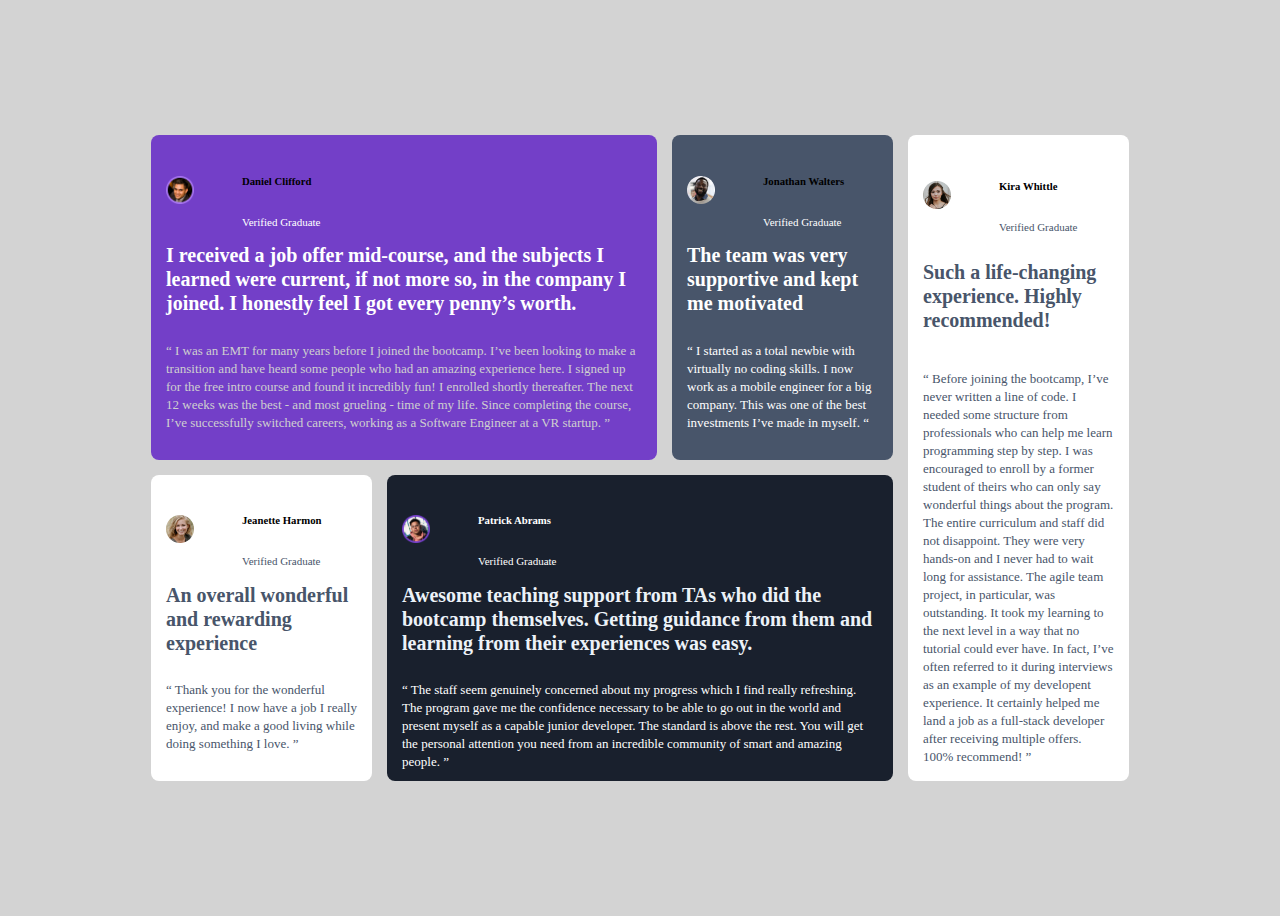
==== index.html @ 28756932 "html" ====
<!DOCTYPE html>
<html lang="en">
  <head>
    <meta charset="UTF-8" />
    <meta name="viewport" content="width=device-width, initial-scale=1.0" />
    <link rel="stylesheet" href="style.css" />
    <title>Document</title>
  </head>
  <body>
    <div class="container">
      <div class="boxviol">
        <div class="boxspace">
          <div class="boxhed">
            <img src="./images/deniel.png" alt="deniel" class="img" />
          </div>
          <div class="child_div">
            <h6 class="name">Daniel Clifford</h6>
            <span class="status colorw"> Verified Graduate</span>
          </div>
        </div>

        <h1 class="heading">
          I received a job offer mid-course, and the subjects I learned were
          current, if not more so, in the company I joined. I honestly feel I
          got every penny’s worth.
        </h1>
        <p class="about">
          “ I was an EMT for many years before I joined the bootcamp. I’ve been
          looking to make a transition and have heard some people who had an
          amazing experience here. I signed up for the free intro course and
          found it incredibly fun! I enrolled shortly thereafter. The next 12
          weeks was the best - and most grueling - time of my life. Since
          completing the course, I’ve successfully switched careers, working as
          a Software Engineer at a VR startup. ”
        </p>
      </div>

      <div class="boxgray">
        <div class="boxspace">
          <div class="boxhed">
            <img src="./images/jon.png" alt="jon" class="img" />
          </div>
          <div class="child_div">
            <h6 class="name">Jonathan Walters</h6>
            <span class="status colorw"> Verified Graduate</span>
          </div>
        </div>
        <h1 class="heading2">
          The team was very supportive and kept me motivated
        </h1>
        <p class="about2">
          “ I started as a total newbie with virtually no coding skills. I now
          work as a mobile engineer for a big company. This was one of the best
          investments I’ve made in myself. “
        </p>
      </div>
      <div class="boxwhite">
        <div class="boxspace">
          <div class="boxhed">
            <img src="./images/jen.png" alt="jen" class="img" />
          </div>
          <div class="child_div">
            <h6 class="name">Jeanette Harmon</h6>
            <span class="status colorg"> Verified Graduate</span>
          </div>
        </div>

        <h1 class="heading3">An overall wonderful and rewarding experience</h1>
        <p class="about3">
          “ Thank you for the wonderful experience! I now have a job I really
          enjoy, and make a good living while doing something I love. ”
        </p>
      </div>
      <div class="boxblack">
        <div class="boxspace">
          <div class="boxhed">
            <img src="./images/patric.png" alt="patric" class="img" />
          </div>
          <div class="child_div">
            <h6 class="name" id="color">Patrick Abrams</h6>
            <span class="status colorw"> Verified Graduate</span>
          </div>
        </div>

        <h1 class="heading4">
          Awesome teaching support from TAs who did the bootcamp themselves.
          Getting guidance from them and learning from their experiences was
          easy.
        </h1>
        <p class="about4">
          “ The staff seem genuinely concerned about my progress which I find
          really refreshing. The program gave me the confidence necessary to be
          able to go out in the world and present myself as a capable junior
          developer. The standard is above the rest. You will get the personal
          attention you need from an incredible community of smart and amazing
          people. ”
        </p>
      </div>
      <div class="boxlarge">
        <div class="boxspace">
          <div class="boxhed">
            <img src="./images/kira.png" alt="kira" class="img" />
          </div>
          <div class="child_div">
            <h6 class="name">Kira Whittle</h6>
            <span class="status colorg"> Verified Graduate</span>
          </div>
        </div>

        <h1 class="heading5">
          Such a life-changing experience. Highly recommended!
        </h1>
        <p class="about5">
          “ Before joining the bootcamp, I’ve never written a line of code. I
          needed some structure from professionals who can help me learn
          programming step by step. I was encouraged to enroll by a former
          student of theirs who can only say wonderful things about the program.
          The entire curriculum and staff did not disappoint. They were very
          hands-on and I never had to wait long for assistance. The agile team
          project, in particular, was outstanding. It took my learning to the
          next level in a way that no tutorial could ever have. In fact, I’ve
          often referred to it during interviews as an example of my developent
          experience. It certainly helped me land a job as a full-stack
          developer after receiving multiple offers. 100% recommend! ”
        </p>
      </div>
    </div>
  </body>
</html>
---- style.css ----
body {
  height: 100vh;
  display: flex;
  justify-content: center;
  align-items: center;
  background-color: lightgray;
}

.container {

  display: grid;
  grid-template-areas: "deniel deniel deniel deniel jon  kira" 
  "deniel deniel deniel deniel jon kira"
  "deniel deniel deniel deniel jon kira"
  "jen patric patric patric patric kira"
  "jen patric patric patric patric kira"
  "jen patric patric patric patric kira";
 gap: 15px;
 padding: 15px;

}
.boxviol {

  gap: 0px;
  border-radius: 8px;
  opacity: 0px;
  background: #733fc8;
  grid-area: deniel;
  display: grid;
  justify-content: center;
  align-items: center;
  padding: 15px;
 
}
.boxhed{
    display: flex;
    justify-content: space-between;
    align-items: center;
    width: 76px;

    
    
}

.name1 {
  width: 73px;
  height: 13px;
  gap: 0px;
  font-size: 13px;
  font-weight: 500;
  line-height: 13px;
  text-align: left;
  color: #ffffff;
}
.status {
  width: 76px;
  height: 11px;
  top: 17px;
  gap: 0px;
  font-size: 11px;
  font-weight: 500;
  line-height: 11px;
  text-align: left;
}
.heading {
  width: 476px;
  height: 72px;
  top: 236px;
  left: 197px;
  gap: 0px;
  font-size: 20px;
  font-weight: 600;
  line-height: 24px;
  text-align: left;
  color: #ffffff;
}
.about {
  width: 476px;
  height: 90px;
  top: 324px;
  left: 197px;
  font-size: 13px;
  font-weight: 500;
  line-height: 18px;
  text-align: left;
  color: #cfcfcf;
  justify-content: center;
  align-items: center;
  display: grid;
  gap: 5px;
}

.boxgray{
 
  
    border-radius: 8px ;
    opacity: 0px;
   background: #48556A;
    grid-area: jon;
    display: grid;
    justify-content: center;
    align-items: center;
    padding: 15px;

}
.heading2 {
  width: 191px;
  height: 72px;
  top: 236px;
  left: 767px;
  gap: 0px;
  font-size: 20px;
  font-weight: 600;
  line-height: 24px;
  text-align: left;
  color: #ffffff;
}
.about2 {
  width: 191px;
  height: 90px;
  top: 324px;
  left: 767px;
  gap: 0px;
  font-size: 13px;
  font-weight: 500;
  line-height: 18px;
  text-align: left;
  color: #ffffff;
}
.boxwhite{
gap: 0px;
border-radius: 8px ;
opacity: 0px;
background: #FFFFFF;
grid-area: jen;
display: grid;
justify-content: center;
align-items: center;
padding: 15px;
}
.heading3{
    width: 191px;
height: 72px;
top: 542px;
left: 197px;
gap: 0px;
font-size: 20px;
font-weight: 600;
line-height: 24px;
text-align: left;
color: #48556A;
}
.about3{
    width: 191px;
height: 72px;
top: 638px;
left: 197px;
gap: 0px;
font-size: 13px;
font-weight: 500;
line-height: 18px;
text-align: left;
color:  #48556A;

}
.boxblack{
gap: 0px;
border-radius: 8px ;
background: #19202D;
grid-area: patric;
display: grid;
justify-content: center;
align-items: center;
padding: 5px;
padding: 15px;
}
.heading4{
    width: 476px;
height: 72px;
top: 542px;
left: 482px;
gap: 0px;
font-size: 20px;
font-weight: 600;
line-height: 24px;
text-align: left;
color:#ECF2F8;

}
.about4{
    width: 476px;
height: 72px;
top: 638px;
left: 482px;
gap: 0px;
font-size: 13px;
font-weight: 500;
line-height: 18px;
text-align: left;
color:  #FFFFFF;

}
.boxlarge{

gap: 0px;
border-radius: 8px ;
opacity: 0px;
background: #FFFFFF;
grid-area: kira;
display: grid;
justify-content: center;
align-items: center;
padding-bottom: 5px;
padding: 15px;

}
.heading5{
    width: 191px;
height: 72px;
top: 236px;
left: 1052px;
gap: 0px;
font-size: 20px;
font-weight: 600;
line-height: 24px;
text-align: left;
color:  #48556A;

}
.about5{
    width: 191px;
height: 378px;
top: 332px;
left: 1052px;
gap: 0px;
font-size: 13px;
font-weight: 500;
line-height: 18px;
text-align: left;
color: #48556A;

}
#color{
    color: white;
}
.colorw{
    color: #FFFFFF;
}
.colorg{
 color: #48556A ;  
}
.img{
    width: 28px;
height: 28px;
top: 190px;
left: 767px;
gap: 0px;
opacity: 0px;

}
.child_div{
    margin: 0;
    padding: 0;

}
.boxspace{
    display: flex;
    justify-content: flex-start;
    align-items: center;
    
}
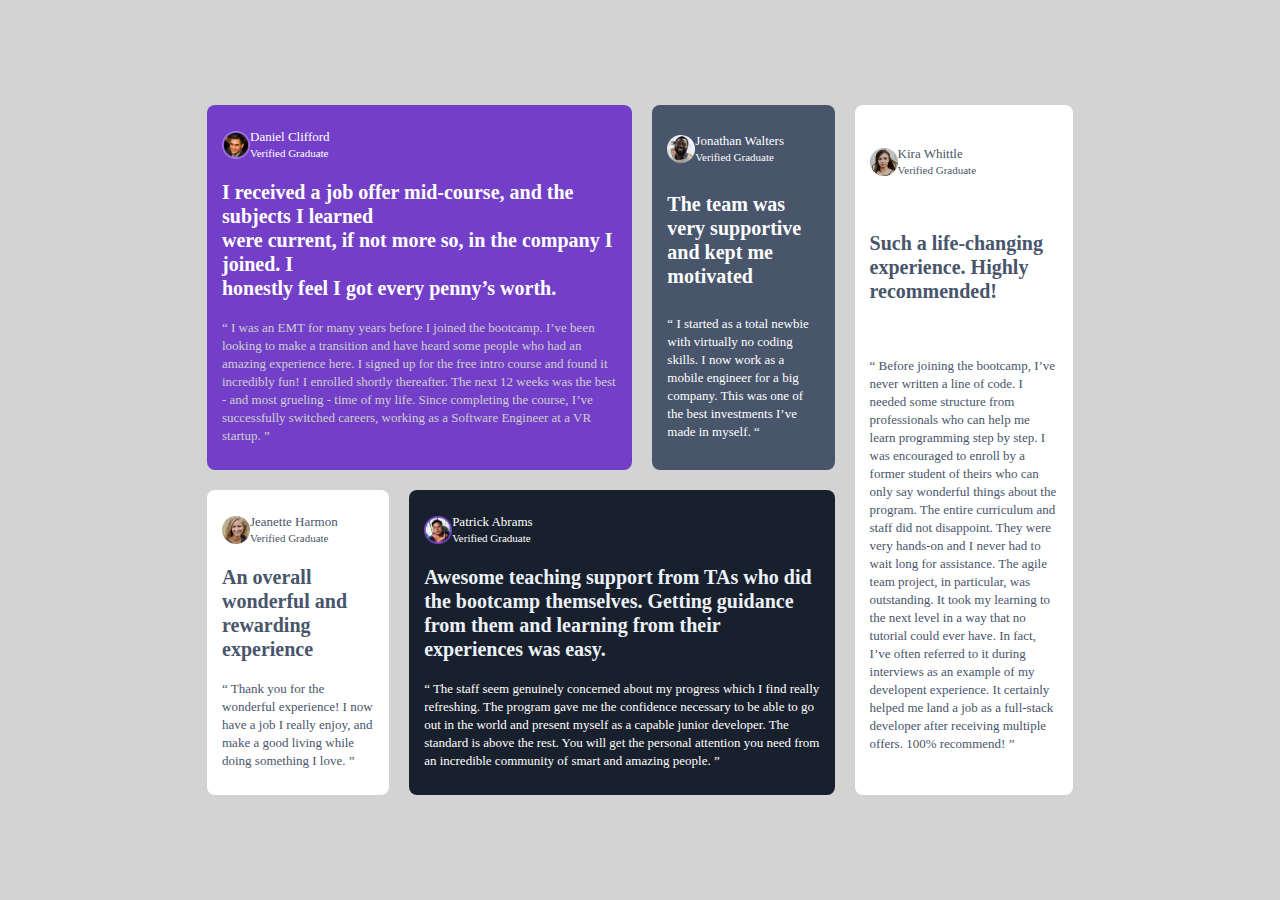
==== commit 58dc02ae: "html,CSS" ====
--- a/index.html
+++ b/index.html
@@ -20,8 +20,8 @@
         </div>
 
         <h1 class="heading">
-          I received a job offer mid-course, and the subjects I learned were
-          current, if not more so, in the company I joined. I honestly feel I
+          I received a job offer mid-course, and the subjects I learned <br>were
+          current, if not more so, in the company I joined. I <br>honestly feel I
           got every penny’s worth.
         </h1>
         <p class="about">
@@ -60,7 +60,7 @@
             <img src="./images/jen.png" alt="jen" class="img" />
           </div>
           <div class="child_div">
-            <h6 class="name">Jeanette Harmon</h6>
+            <h6 class="name colorg">Jeanette Harmon</h6>
             <span class="status colorg"> Verified Graduate</span>
           </div>
         </div>
@@ -102,7 +102,7 @@
             <img src="./images/kira.png" alt="kira" class="img" />
           </div>
           <div class="child_div">
-            <h6 class="name">Kira Whittle</h6>
+            <h6 class="name colorg">Kira Whittle</h6>
             <span class="status colorg"> Verified Graduate</span>
           </div>
         </div>
--- a/style.css
+++ b/style.css
@@ -1,3 +1,7 @@
+* {
+  box-sizing: border-box;
+  margin: 0;
+}
 body {
   height: 100vh;
   display: flex;
@@ -7,67 +11,48 @@
 }
 
 .container {
-
+    width: 70%;
+    height: 80vh;
   display: grid;
-  grid-template-areas: "deniel deniel deniel deniel jon  kira" 
-  "deniel deniel deniel deniel jon kira"
-  "deniel deniel deniel deniel jon kira"
-  "jen patric patric patric patric kira"
-  "jen patric patric patric patric kira"
-  "jen patric patric patric patric kira";
- gap: 15px;
- padding: 15px;
-
+  grid-template-areas:
+    "deniel deniel deniel deniel jon  kira"
+    "deniel deniel deniel deniel jon kira"
+    "deniel deniel deniel deniel jon kira"
+    "jen patric patric patric patric kira"
+    "jen patric patric patric patric kira"
+    "jen patric patric patric patric kira";
+  gap: 20px;
+  padding: 15px;
 }
 .boxviol {
-
-  gap: 0px;
   border-radius: 8px;
-  opacity: 0px;
   background: #733fc8;
   grid-area: deniel;
   display: grid;
   justify-content: center;
   align-items: center;
   padding: 15px;
- 
 }
-.boxhed{
-    display: flex;
-    justify-content: space-between;
-    align-items: center;
-    width: 76px;
+.boxhed {
+  display: flex;
+  justify-content: space-between;
+  align-items: center;
 
-    
-    
 }
 
-.name1 {
-  width: 73px;
-  height: 13px;
-  gap: 0px;
+.name {
   font-size: 13px;
   font-weight: 500;
   line-height: 13px;
-  text-align: left;
   color: #ffffff;
 }
 .status {
-  width: 76px;
-  height: 11px;
-  top: 17px;
-  gap: 0px;
   font-size: 11px;
   font-weight: 500;
   line-height: 11px;
   text-align: left;
 }
 .heading {
-  width: 476px;
-  height: 72px;
-  top: 236px;
-  left: 197px;
-  gap: 0px;
   font-size: 20px;
   font-weight: 600;
   line-height: 24px;
@@ -75,10 +60,6 @@
   color: #ffffff;
 }
 .about {
-  width: 476px;
-  height: 90px;
-  top: 324px;
-  left: 197px;
   font-size: 13px;
   font-weight: 500;
   line-height: 18px;
@@ -90,25 +71,16 @@
   gap: 5px;
 }
 
-.boxgray{
- 
-  
-    border-radius: 8px ;
-    opacity: 0px;
-   background: #48556A;
-    grid-area: jon;
-    display: grid;
-    justify-content: center;
-    align-items: center;
-    padding: 15px;
-
+.boxgray {
+  border-radius: 8px;
+  background: #48556a;
+  grid-area: jon;
+  display: grid;
+  justify-content: center;
+  align-items: center;
+  padding: 15px;
 }
 .heading2 {
-  width: 191px;
-  height: 72px;
-  top: 236px;
-  left: 767px;
-  gap: 0px;
   font-size: 20px;
   font-weight: 600;
   line-height: 24px;
@@ -116,156 +88,104 @@
   color: #ffffff;
 }
 .about2 {
-  width: 191px;
-  height: 90px;
-  top: 324px;
-  left: 767px;
-  gap: 0px;
   font-size: 13px;
   font-weight: 500;
   line-height: 18px;
   text-align: left;
   color: #ffffff;
 }
-.boxwhite{
-gap: 0px;
-border-radius: 8px ;
-opacity: 0px;
-background: #FFFFFF;
-grid-area: jen;
-display: grid;
-justify-content: center;
-align-items: center;
-padding: 15px;
+.boxwhite {
+  border-radius: 8px;
+  opacity: 0px;
+  background: #ffffff;
+  grid-area: jen;
+  display: grid;
+  justify-content: center;
+  align-items: center;
+  padding: 15px;
 }
-.heading3{
-    width: 191px;
-height: 72px;
-top: 542px;
-left: 197px;
-gap: 0px;
-font-size: 20px;
-font-weight: 600;
-line-height: 24px;
-text-align: left;
-color: #48556A;
+.heading3 {
+  font-size: 20px;
+  font-weight: 600;
+  line-height: 24px;
+  text-align: left;
+  color: #48556a;
 }
-.about3{
-    width: 191px;
-height: 72px;
-top: 638px;
-left: 197px;
-gap: 0px;
-font-size: 13px;
-font-weight: 500;
-line-height: 18px;
-text-align: left;
-color:  #48556A;
-
+.about3 {
+  font-size: 13px;
+  font-weight: 500;
+  line-height: 18px;
+  text-align: left;
+  color: #48556a;
 }
-.boxblack{
-gap: 0px;
-border-radius: 8px ;
-background: #19202D;
-grid-area: patric;
-display: grid;
-justify-content: center;
-align-items: center;
-padding: 5px;
-padding: 15px;
+.boxblack {
+  border-radius: 8px;
+  background: #19202d;
+  grid-area: patric;
+  display: grid;
+  justify-content: center;
+  align-items: center;
+  padding: 5px;
+  padding: 15px;
 }
-.heading4{
-    width: 476px;
-height: 72px;
-top: 542px;
-left: 482px;
-gap: 0px;
-font-size: 20px;
-font-weight: 600;
-line-height: 24px;
-text-align: left;
-color:#ECF2F8;
-
+.heading4 {
+  font-size: 20px;
+  font-weight: 600;
+  line-height: 24px;
+  text-align: left;
+  color: #ecf2f8;
 }
-.about4{
-    width: 476px;
-height: 72px;
-top: 638px;
-left: 482px;
-gap: 0px;
-font-size: 13px;
-font-weight: 500;
-line-height: 18px;
-text-align: left;
-color:  #FFFFFF;
-
+.about4 {
+  font-size: 13px;
+  font-weight: 500;
+  line-height: 18px;
+  text-align: left;
+  color: #ffffff;
 }
-.boxlarge{
-
-gap: 0px;
-border-radius: 8px ;
-opacity: 0px;
-background: #FFFFFF;
-grid-area: kira;
-display: grid;
-justify-content: center;
-align-items: center;
-padding-bottom: 5px;
-padding: 15px;
-
+.boxlarge {
+  border-radius: 8px;
+  opacity: 0px;
+  background: #ffffff;
+  grid-area: kira;
+  display: grid;
+  justify-content: center;
+  align-items: center;
+  padding-bottom: 5px;
+  padding: 15px;
 }
-.heading5{
-    width: 191px;
-height: 72px;
-top: 236px;
-left: 1052px;
-gap: 0px;
-font-size: 20px;
-font-weight: 600;
-line-height: 24px;
-text-align: left;
-color:  #48556A;
-
+.heading5 {
+  font-size: 20px;
+  font-weight: 600;
+  line-height: 24px;
+  text-align: left;
+  color: #48556a;
 }
-.about5{
-    width: 191px;
-height: 378px;
-top: 332px;
-left: 1052px;
-gap: 0px;
-font-size: 13px;
-font-weight: 500;
-line-height: 18px;
-text-align: left;
-color: #48556A;
-
+.about5 {
+  font-size: 13px;
+  font-weight: 500;
+  line-height: 18px;
+  text-align: left;
+  color: #48556a;
 }
-#color{
-    color: white;
+#color {
+  color: white;
 }
-.colorw{
-    color: #FFFFFF;
+.colorw {
+  color: #ffffff;
 }
-.colorg{
- color: #48556A ;  
+.colorg {
+  color: #48556a;
 }
-.img{
-    width: 28px;
-height: 28px;
-top: 190px;
-left: 767px;
-gap: 0px;
-opacity: 0px;
-
+.img {
+  width: 28px;
+  height: 28px;
 }
-.child_div{
-    margin: 0;
-    padding: 0;
-
+.child_div {
+  margin: 0;
+  padding: 0;
 }
-.boxspace{
-    display: flex;
-    justify-content: flex-start;
-    align-items: center;
-    
-}+.boxspace {
+  display: flex;
+  justify-content: flex-start;
+  align-items: center;
+}
